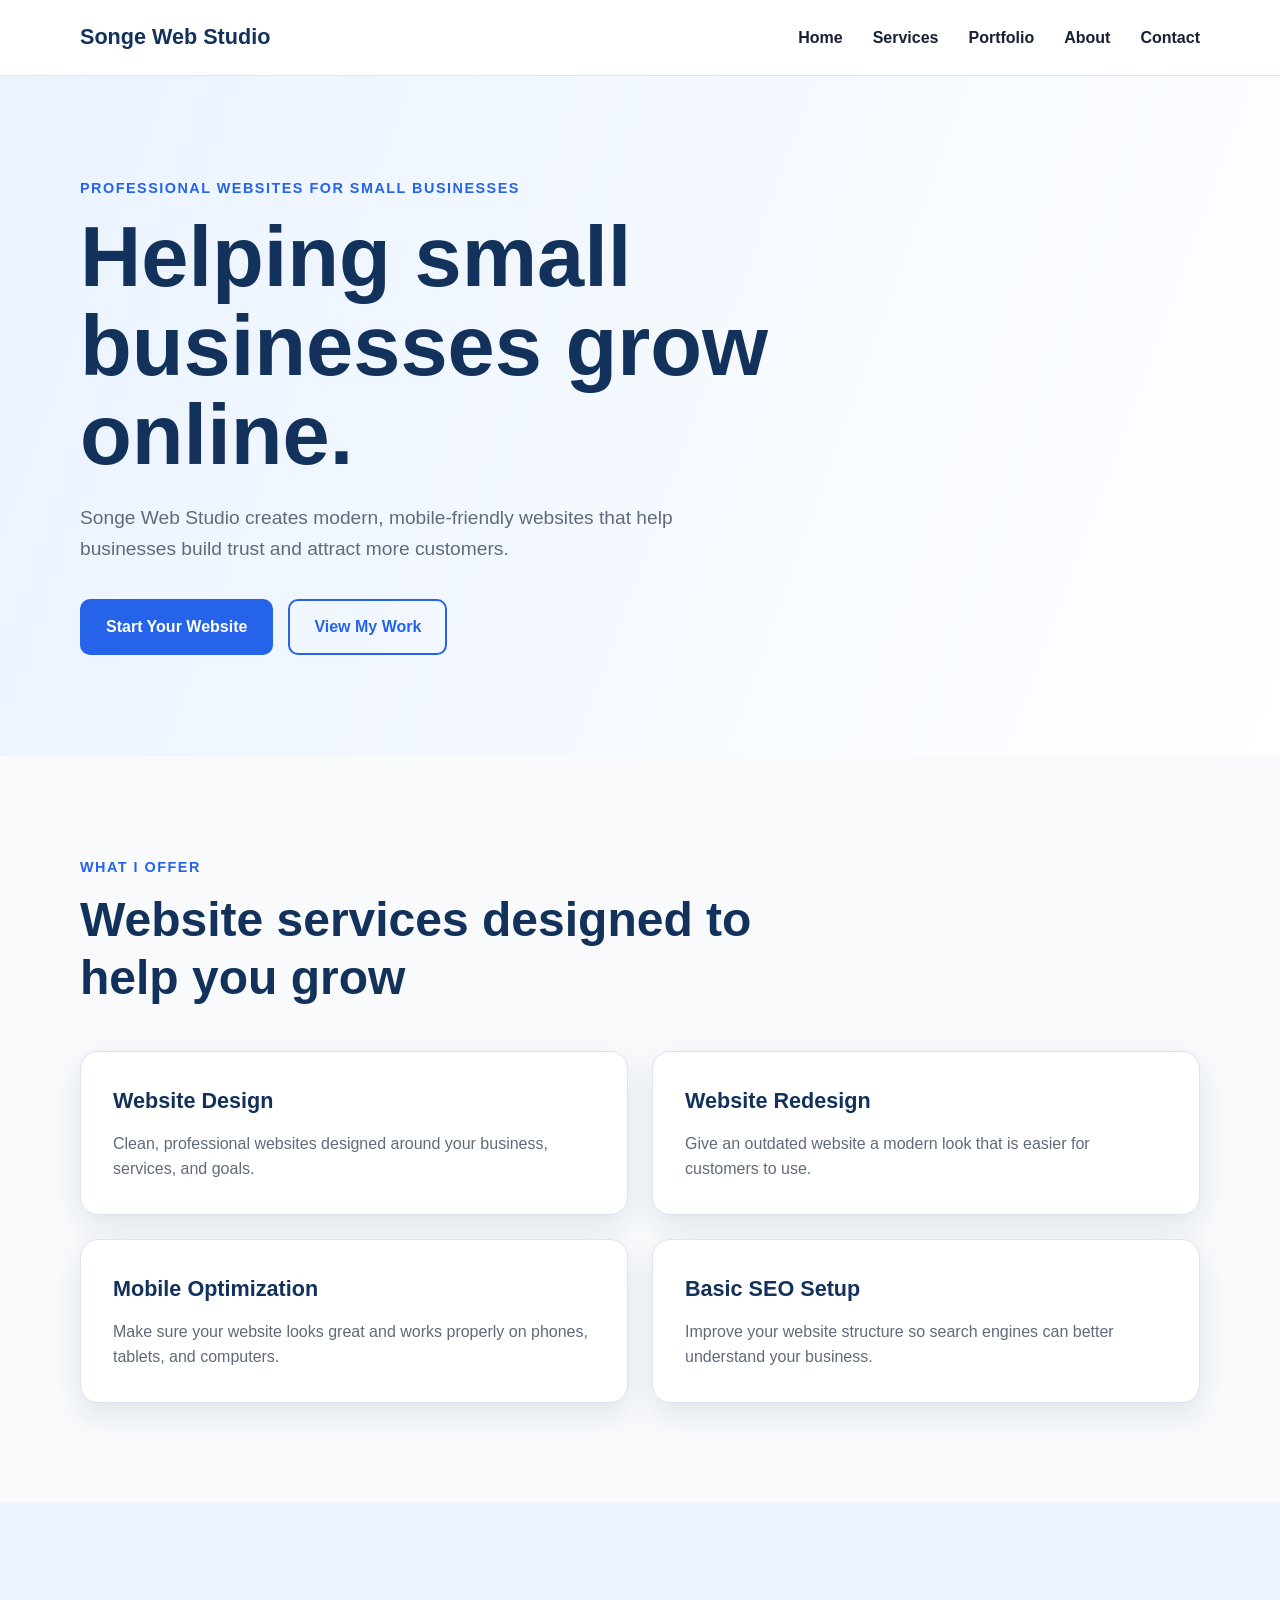
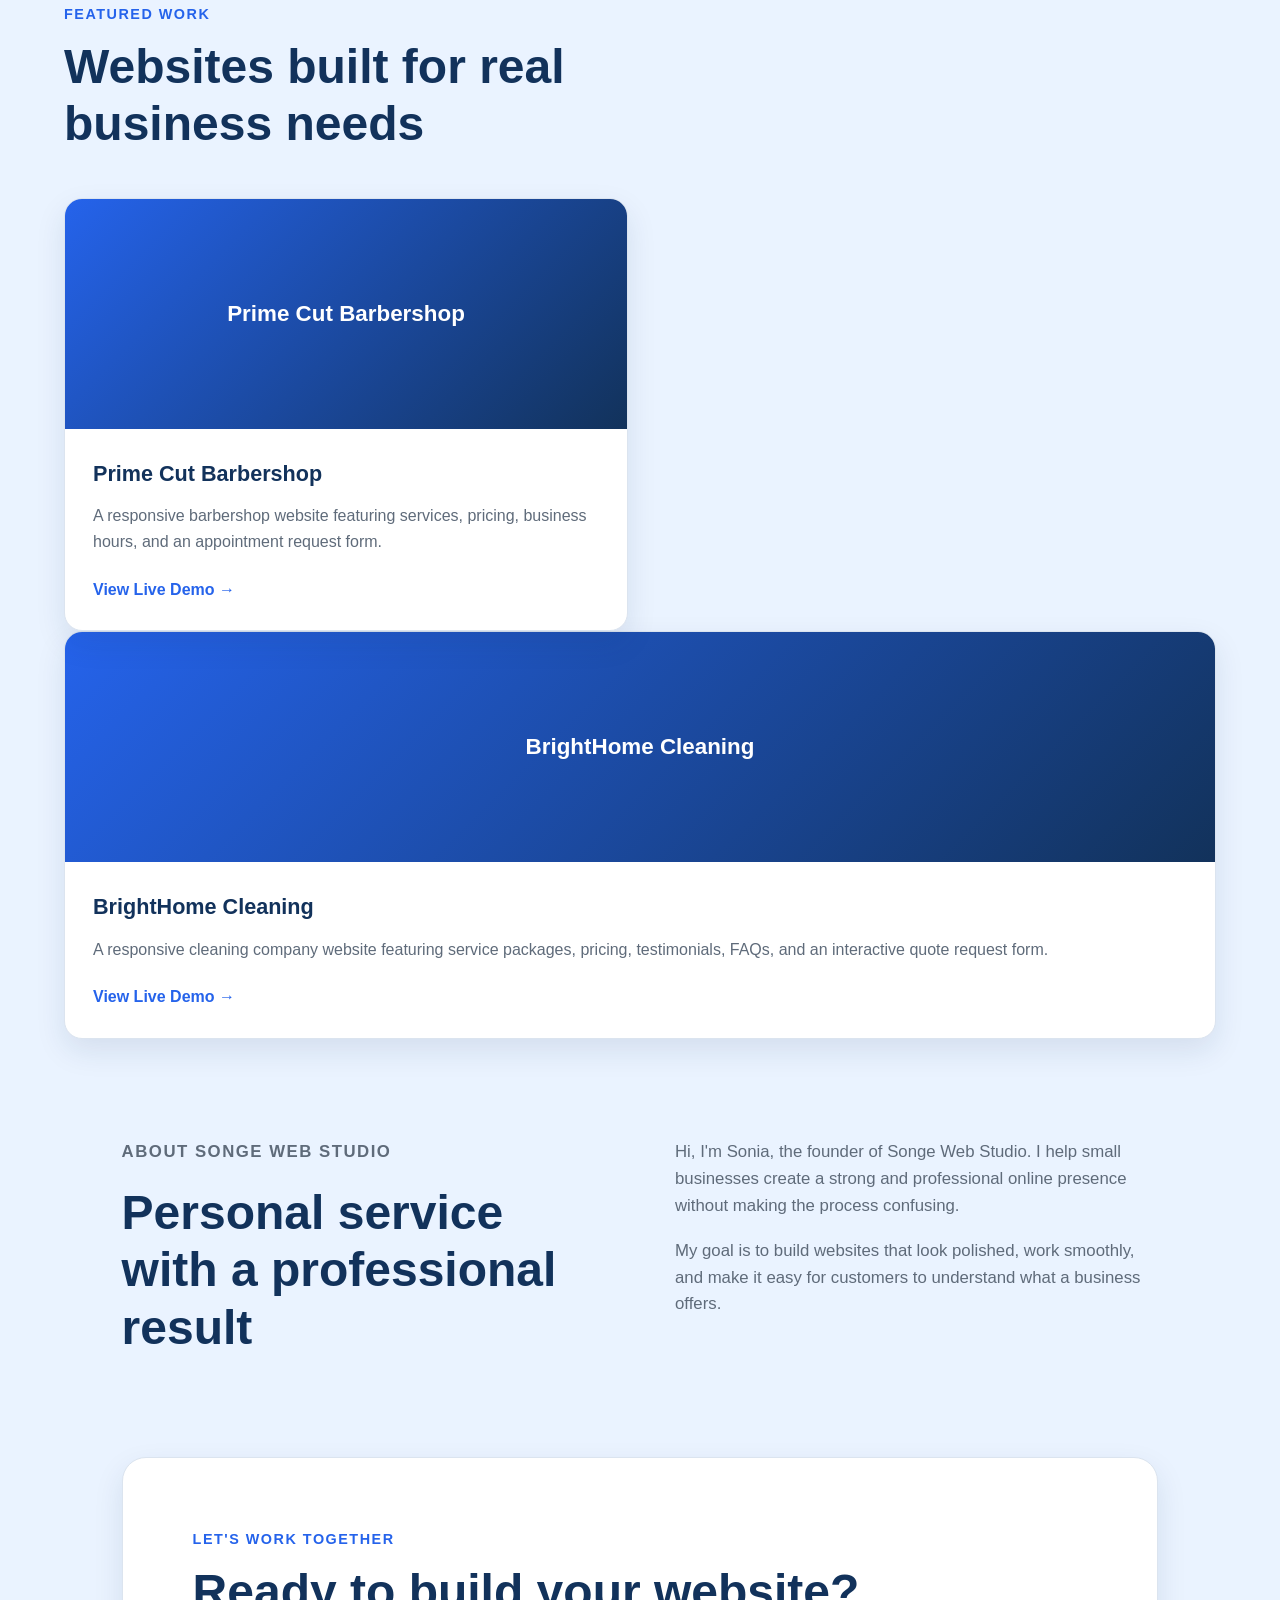
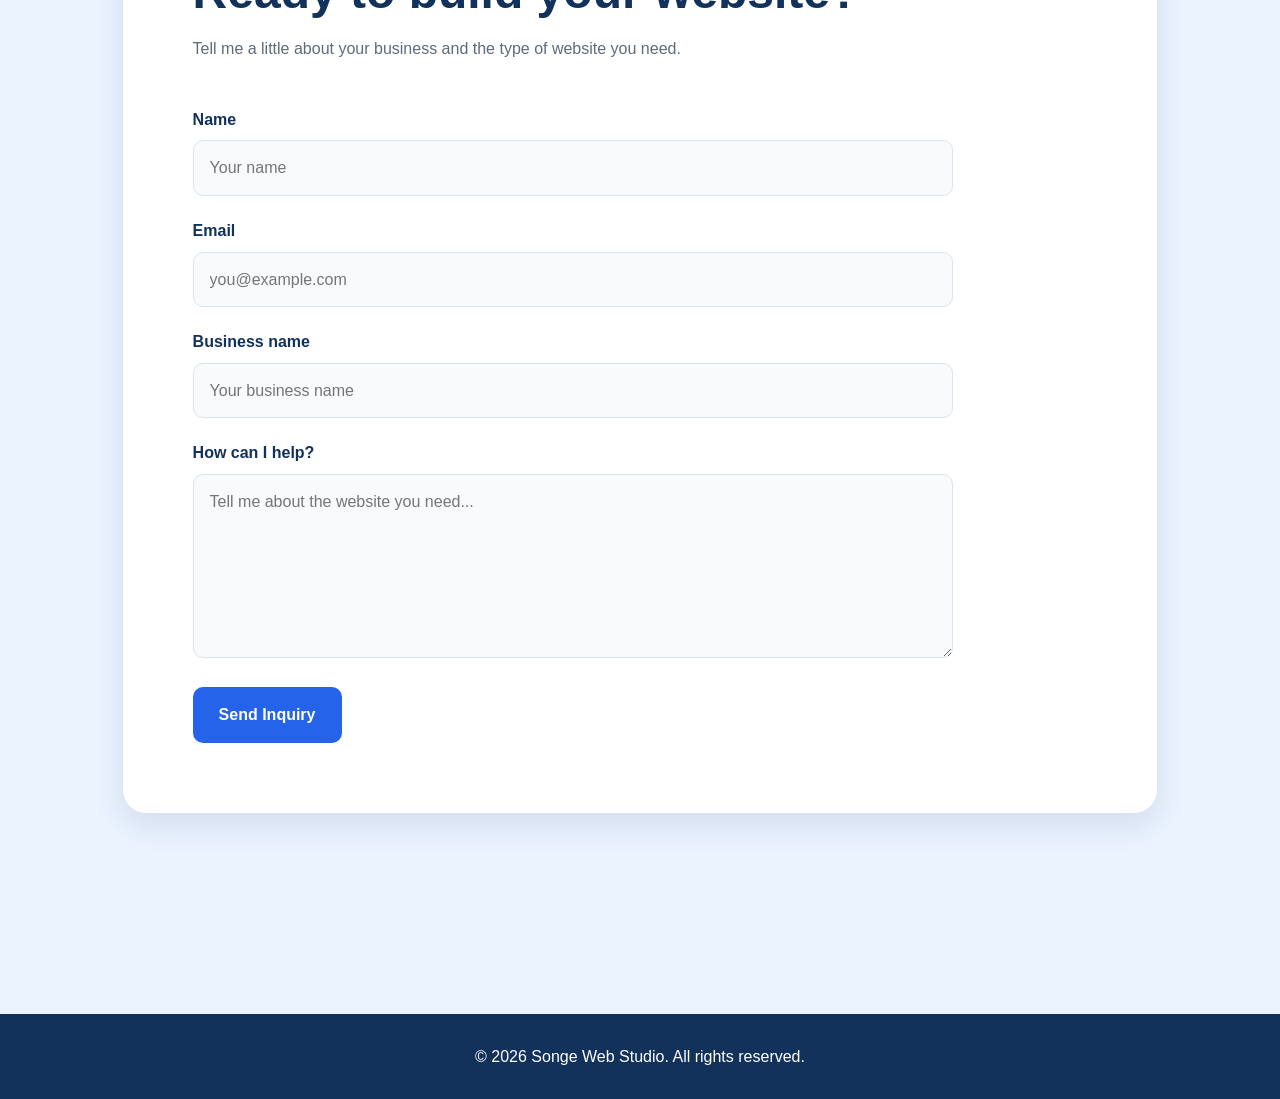
==== Portfolio/index.html @ 46b546ae "Initial portfolio and website projects" ====
<!DOCTYPE html>
<html lang="en">
<head>
    <meta charset="UTF-8">

    <meta name="viewport" content="width=device-width, initial-scale=1.0">

    <meta
        name="description"
        content="Songe Web Studio creates professional websites for small businesses."
    >

    <title>Songe Web Studio | Websites for Small Businesses</title>

    <link rel="stylesheet" href="style.css">
</head>

<body>

    <!-- Navigation -->
    <header class="site-header">
        <nav class="navbar">
            <a href="#home" class="logo">Songe Web Studio</a>

            <ul class="nav-links">
                <li><a href="#home">Home</a></li>
                <li><a href="#services">Services</a></li>
                <li><a href="#portfolio">Portfolio</a></li>
                <li><a href="#about">About</a></li>
                <li><a href="#contact">Contact</a></li>
            </ul>

            <button
                class="menu-button"
                type="button"
                aria-label="Open navigation menu"
                aria-expanded="false"
            >
                ☰
            </button>
        </nav>
    </header>

    <main>

        <!-- Hero Section -->
        <section id="home" class="hero">
            <div class="hero-content">
                <p class="eyebrow">Professional websites for small businesses</p>

                <h1>Helping small businesses grow online.</h1>

                <p class="hero-description">
                    Songe Web Studio creates modern, mobile-friendly websites
                    that help businesses build trust and attract more customers.
                </p>

                <div class="hero-buttons">
                    <a href="#contact" class="button primary-button">
                        Start Your Website
                    </a>

                    <a href="#portfolio" class="button secondary-button">
                        View My Work
                    </a>
                </div>
            </div>
        </section>

        <!-- Services Section -->
        <section id="services" class="section">
            <div class="section-heading">
                <p class="eyebrow">What I offer</p>
                <h2>Website services designed to help you grow</h2>
            </div>

            <div class="card-grid">
                <article class="service-card">
                    <h3>Website Design</h3>
                    <p>
                        Clean, professional websites designed around your
                        business, services, and goals.
                    </p>
                </article>

                <article class="service-card">
                    <h3>Website Redesign</h3>
                    <p>
                        Give an outdated website a modern look that is easier
                        for customers to use.
                    </p>
                </article>

                <article class="service-card">
                    <h3>Mobile Optimization</h3>
                    <p>
                        Make sure your website looks great and works properly
                        on phones, tablets, and computers.
                    </p>
                </article>

                <article class="service-card">
                    <h3>Basic SEO Setup</h3>
                    <p>
                        Improve your website structure so search engines can
                        better understand your business.
                    </p>
                </article>
            </div>
        </section>

        <!-- Portfolio Section -->
        <section id="portfolio" class="section alternate-section">
            <div class="section-heading">
                <p class="eyebrow">Featured work</p>
                <h2>Websites built for real business needs</h2>
            </div>

            <div class="card-grid">
<article class="project-card">
    <div class="project-image">
        Prime Cut Barbershop
    </div>

    <div class="project-content">
        <h3>Prime Cut Barbershop</h3>

        <p>
            A responsive barbershop website featuring services,
            pricing, business hours, and an appointment request form.
        </p>

        <div class="project-links">
            <a
                href="../BarberShop/index.html"
                class="project-link"
                target="_blank"
                rel="noopener noreferrer"
            >
                View Live Demo →
            </a>
        </div>
    </div>
</article>
                        </p>
                    </div>
                </article>

                <article class="project-card">
                    <div class="project-image">
                         BrightHome Cleaning
                    </div>

                    <div class="project-content">
                        <h3>BrightHome Cleaning</h3>

                        <p>
                            A responsive cleaning company website featuring service packages,
                            pricing, testimonials, FAQs, and an interactive quote request form.
                        </p>

                        <div class="project-links">
                            <a
                                href="../CleaningCompany/index.html"
                                class="project-link"
                                target="_blank"
                                rel="noopener noreferrer"
                            >
                                View Live Demo →
                            </a>
                        </div>
                    </div>
                </article>

        <!-- About Section -->
        <section id="about" class="section">
            <div class="about-layout">
                <div>
                    <p class="eyebrow">About Songe Web Studio</p>
                    <h2>Personal service with a professional result</h2>
                </div>

                <div>
                    <p>
                        Hi, I'm Sonia, the founder of Songe Web Studio. I help
                        small businesses create a strong and professional
                        online presence without making the process confusing.
                    </p>

                    <p>
                        My goal is to build websites that look polished, work
                        smoothly, and make it easy for customers to understand
                        what a business offers.
                    </p>
                </div>
            </div>
        </section>

        <!-- Contact Section -->
        <section id="contact" class="section contact-section">
            <div class="section-heading">
                <p class="eyebrow">Let's work together</p>
                <h2>Ready to build your website?</h2>

                <p>
                    Tell me a little about your business and the type of website
                    you need.
                </p>
            </div>

            <form class="contact-form">
                <div class="form-group">
                    <label for="name">Name</label>
                    <input
                        type="text"
                        id="name"
                        name="name"
                        placeholder="Your name"
                        required
                    >
                </div>

                <div class="form-group">
                    <label for="email">Email</label>
                    <input
                        type="email"
                        id="email"
                        name="email"
                        placeholder="you@example.com"
                        required
                    >
                </div>

                <div class="form-group">
                    <label for="business">Business name</label>
                    <input
                        type="text"
                        id="business"
                        name="business"
                        placeholder="Your business name"
                    >
                </div>

                <div class="form-group">
                    <label for="message">How can I help?</label>
                    <textarea
                        id="message"
                        name="message"
                        rows="6"
                        placeholder="Tell me about the website you need..."
                        required
                    ></textarea>
                </div>

                <button type="submit" class="button primary-button">
                    Send Inquiry
                </button>
            </form>
        </section>

    </main>

    <!-- Footer -->
    <footer class="site-footer">
        <p>
            &copy; <span id="current-year"></span> Songe Web Studio.
            All rights reserved.
        </p>
    </footer>

    <script src="script.js"></script>
</body>
</html>
---- Portfolio/style.css ----
/* ---------- Global styles ---------- */

:root {
    --primary-blue: #2563eb;
    --dark-blue: #12325b;
    --light-blue: #eaf3ff;
    --background: #f8fafc;
    --white: #ffffff;
    --text-dark: #172033;
    --text-light: #5f6b7a;
    --border: #dbe4ef;
    --shadow: 0 12px 30px rgba(18, 50, 91, 0.1);
}

* {
    box-sizing: border-box;
    margin: 0;
    padding: 0;
}

html {
    scroll-behavior: smooth;
}

body {
    font-family: Arial, Helvetica, sans-serif;
    background-color: var(--background);
    color: var(--text-dark);
    line-height: 1.6;
}

a {
    color: inherit;
    text-decoration: none;
}

button,
input,
textarea {
    font: inherit;
}

/* ---------- Navigation ---------- */

.site-header {
    position: sticky;
    top: 0;
    z-index: 1000;
    background-color: rgba(255, 255, 255, 0.96);
    border-bottom: 1px solid var(--border);
}

.navbar {
    width: min(1120px, 90%);
    min-height: 75px;
    margin: 0 auto;
    display: flex;
    align-items: center;
    justify-content: space-between;
}

.logo {
    color: var(--dark-blue);
    font-size: 1.35rem;
    font-weight: 800;
}

.nav-links {
    display: flex;
    align-items: center;
    gap: 30px;
    list-style: none;
}

.nav-links a {
    color: var(--text-dark);
    font-weight: 600;
    transition: color 0.2s ease;
}

.nav-links a:hover {
    color: var(--primary-blue);
}

.menu-button {
    display: none;
    border: none;
    background: transparent;
    color: var(--dark-blue);
    font-size: 1.7rem;
    cursor: pointer;
}

/* ---------- Buttons ---------- */

.button {
    display: inline-block;
    padding: 13px 24px;
    border: 2px solid transparent;
    border-radius: 10px;
    font-weight: 700;
    cursor: pointer;
    transition:
        transform 0.2s ease,
        background-color 0.2s ease,
        color 0.2s ease;
}

.button:hover {
    transform: translateY(-2px);
}

.primary-button {
    background-color: var(--primary-blue);
    color: var(--white);
}

.primary-button:hover {
    background-color: var(--dark-blue);
}

.secondary-button {
    border-color: var(--primary-blue);
    color: var(--primary-blue);
    background-color: transparent;
}

.secondary-button:hover {
    background-color: var(--primary-blue);
    color: var(--white);
}

/* ---------- Hero section ---------- */

.hero {
    min-height: 680px;
    display: flex;
    align-items: center;
    background:
        linear-gradient(
            110deg,
            rgba(234, 243, 255, 1),
            rgba(255, 255, 255, 0.96)
        );
}

.hero-content {
    width: min(1120px, 90%);
    margin: 0 auto;
    padding: 100px 0;
}

.eyebrow {
    margin-bottom: 12px;
    color: var(--primary-blue);
    font-size: 0.9rem;
    font-weight: 800;
    letter-spacing: 1.5px;
    text-transform: uppercase;
}

.hero h1 {
    max-width: 760px;
    color: var(--dark-blue);
    font-size: clamp(2.8rem, 7vw, 5.3rem);
    line-height: 1.05;
}

.hero-description {
    max-width: 650px;
    margin-top: 24px;
    color: var(--text-light);
    font-size: 1.2rem;
}

.hero-buttons {
    display: flex;
    flex-wrap: wrap;
    gap: 15px;
    margin-top: 35px;
}

/* ---------- General sections ---------- */

.section {
    width: min(1120px, 90%);
    margin: 0 auto;
    padding: 100px 0;
}

.alternate-section {
    width: 100%;
    max-width: none;
    padding-left: 5%;
    padding-right: 5%;
    background-color: var(--light-blue);
}

.section-heading {
    max-width: 720px;
    margin-bottom: 45px;
}

.section-heading h2,
.about-layout h2 {
    color: var(--dark-blue);
    font-size: clamp(2rem, 4vw, 3rem);
    line-height: 1.2;
}

.section-heading > p:last-child {
    margin-top: 16px;
    color: var(--text-light);
}

/* ---------- Cards ---------- */

.card-grid {
    display: grid;
    grid-template-columns: repeat(2, 1fr);
    gap: 24px;
}

.service-card,
.project-card {
    background-color: var(--white);
    border: 1px solid var(--border);
    border-radius: 18px;
    box-shadow: var(--shadow);
    transition:
        transform 0.2s ease,
        box-shadow 0.2s ease;
}

.service-card:hover,
.project-card:hover {
    transform: translateY(-5px);
    box-shadow: 0 18px 36px rgba(18, 50, 91, 0.15);
}

.service-card {
    padding: 32px;
}

.service-card h3,
.project-card h3 {
    margin-bottom: 12px;
    color: var(--dark-blue);
    font-size: 1.35rem;
}

.service-card p,
.project-card p {
    color: var(--text-light);
}

/* ---------- Portfolio ---------- */

.project-card {
    overflow: hidden;
}

.project-image {
    min-height: 230px;
    display: flex;
    align-items: center;
    justify-content: center;
    padding: 30px;
    background:
        linear-gradient(135deg, var(--primary-blue), var(--dark-blue));
    color: var(--white);
    font-size: 1.4rem;
    font-weight: 800;
    text-align: center;
}

.project-content {
    padding: 28px;
}

.project-links {
    margin-top: 22px;
}

.project-link {
    display: inline-block;
    color: var(--primary-blue);
    font-weight: 800;
    transition:
        color 0.2s ease,
        transform 0.2s ease;
}

.project-link:hover {
    color: var(--dark-blue);
    transform: translateX(4px);
}

.about-layout {
    display: grid;
    grid-template-columns: 1fr 1fr;
    gap: 70px;
    align-items: start;
}

.about-layout p {
    margin-bottom: 18px;
    color: var(--text-light);
    font-size: 1.05rem;
}

/* ---------- Contact form ---------- */

.contact-section {
    margin-bottom: 100px;
    padding: 70px;
    background-color: var(--white);
    border: 1px solid var(--border);
    border-radius: 24px;
    box-shadow: var(--shadow);
}

.contact-form {
    max-width: 760px;
}

.form-group {
    margin-bottom: 22px;
}

.form-group label {
    display: block;
    margin-bottom: 8px;
    color: var(--dark-blue);
    font-weight: 700;
}

.form-group input,
.form-group textarea {
    width: 100%;
    padding: 14px 16px;
    border: 1px solid var(--border);
    border-radius: 10px;
    background-color: var(--background);
    color: var(--text-dark);
    outline: none;
    transition:
        border-color 0.2s ease,
        box-shadow 0.2s ease;
}

.form-group input:focus,
.form-group textarea:focus {
    border-color: var(--primary-blue);
    box-shadow: 0 0 0 4px rgba(37, 99, 235, 0.12);
}

.form-group textarea {
    resize: vertical;
}

/* ---------- Footer ---------- */

.site-footer {
    padding: 30px 5%;
    background-color: var(--dark-blue);
    color: var(--white);
    text-align: center;
}

/* ---------- Tablet and mobile ---------- */

@media (max-width: 800px) {
    .nav-links {
        display: none;
        position: absolute;
        top: 75px;
        left: 0;
        width: 100%;
        padding: 25px 5%;
        flex-direction: column;
        align-items: flex-start;
        gap: 18px;
        background-color: var(--white);
        border-bottom: 1px solid var(--border);
    }

    .nav-links.active {
        display: flex;
    }

    .menu-button {
        display: block;
    }

    .hero {
        min-height: auto;
    }

    .card-grid,
    .about-layout {
        grid-template-columns: 1fr;
    }

    .about-layout {
        gap: 30px;
    }

    .contact-section {
        width: 90%;
        padding: 45px 25px;
    }
}

@media (max-width: 480px) {
    .hero-content {
        padding: 75px 0;
    }

    .hero h1 {
        font-size: 2.7rem;
    }

    .hero-buttons {
        flex-direction: column;
    }

    .hero-buttons .button {
        width: 100%;
        text-align: center;
    }

    .section {
        padding-top: 75px;
        padding-bottom: 75px;
    }
}
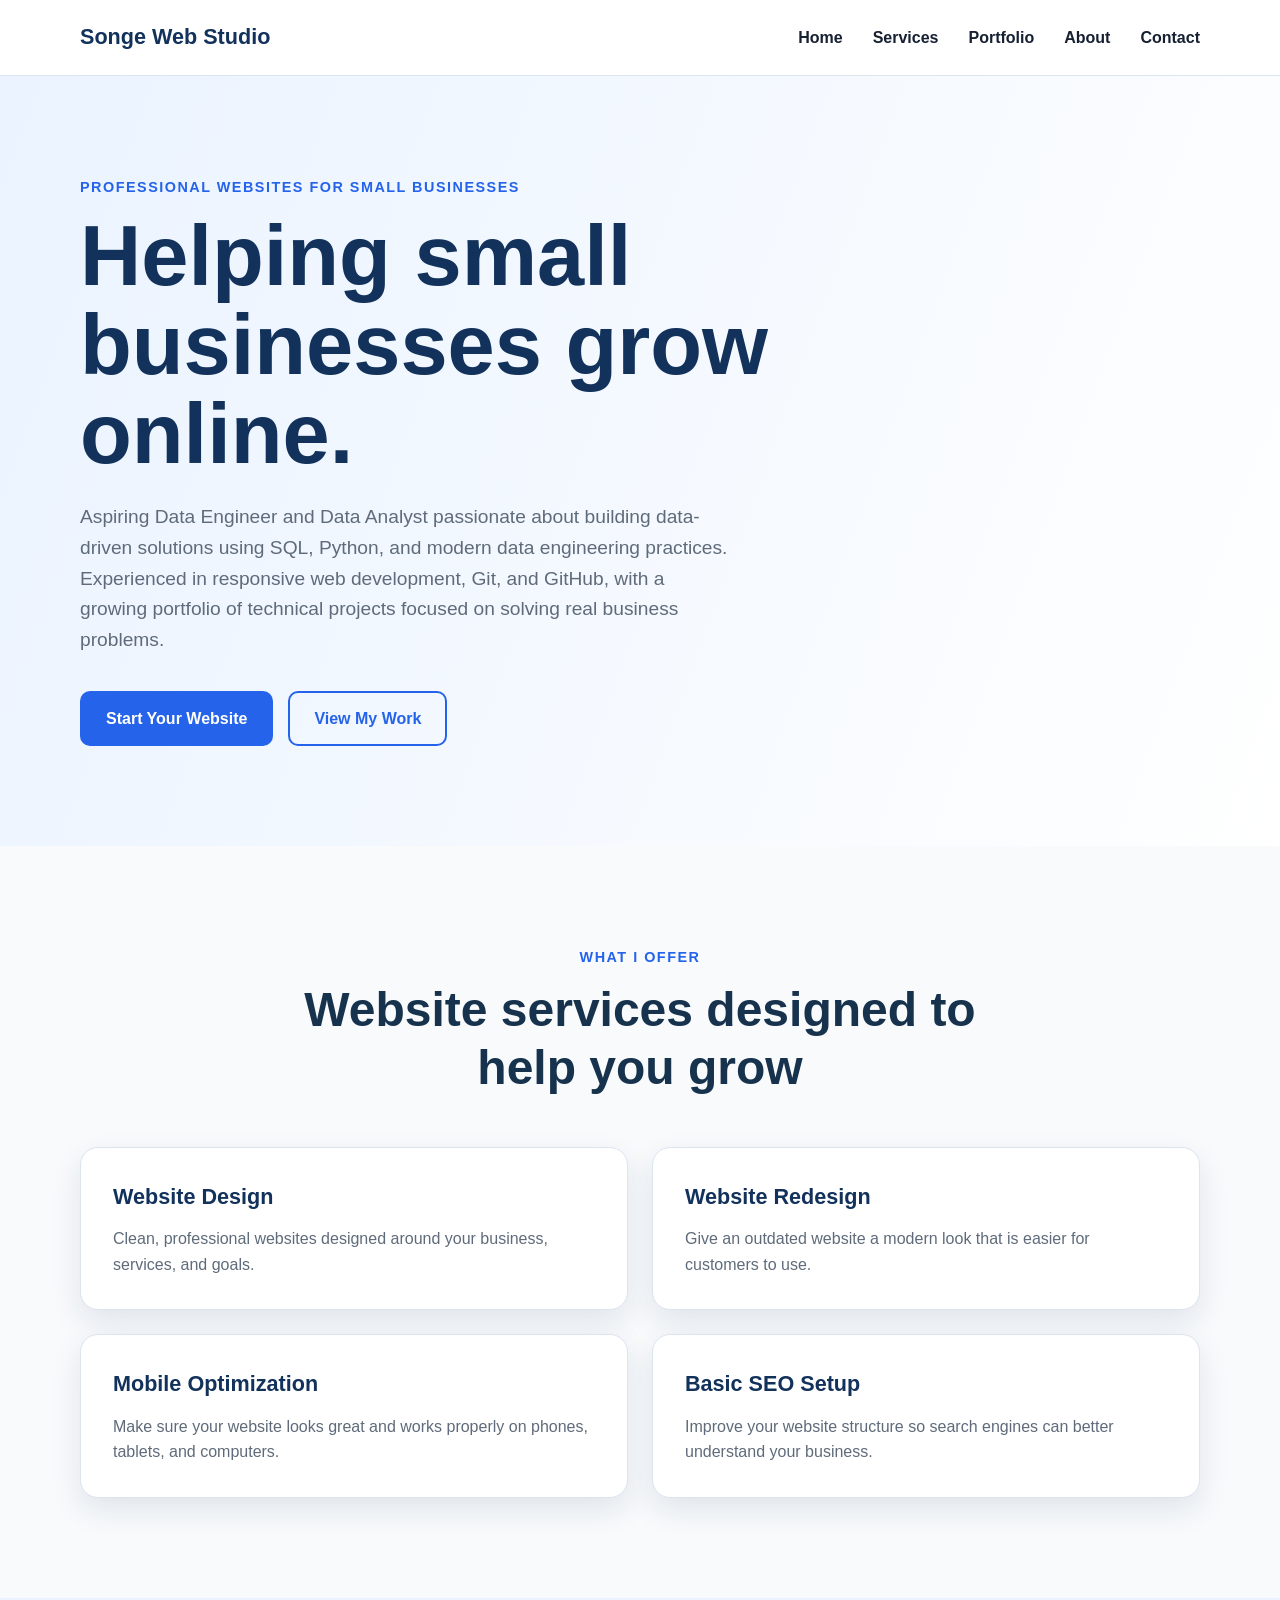
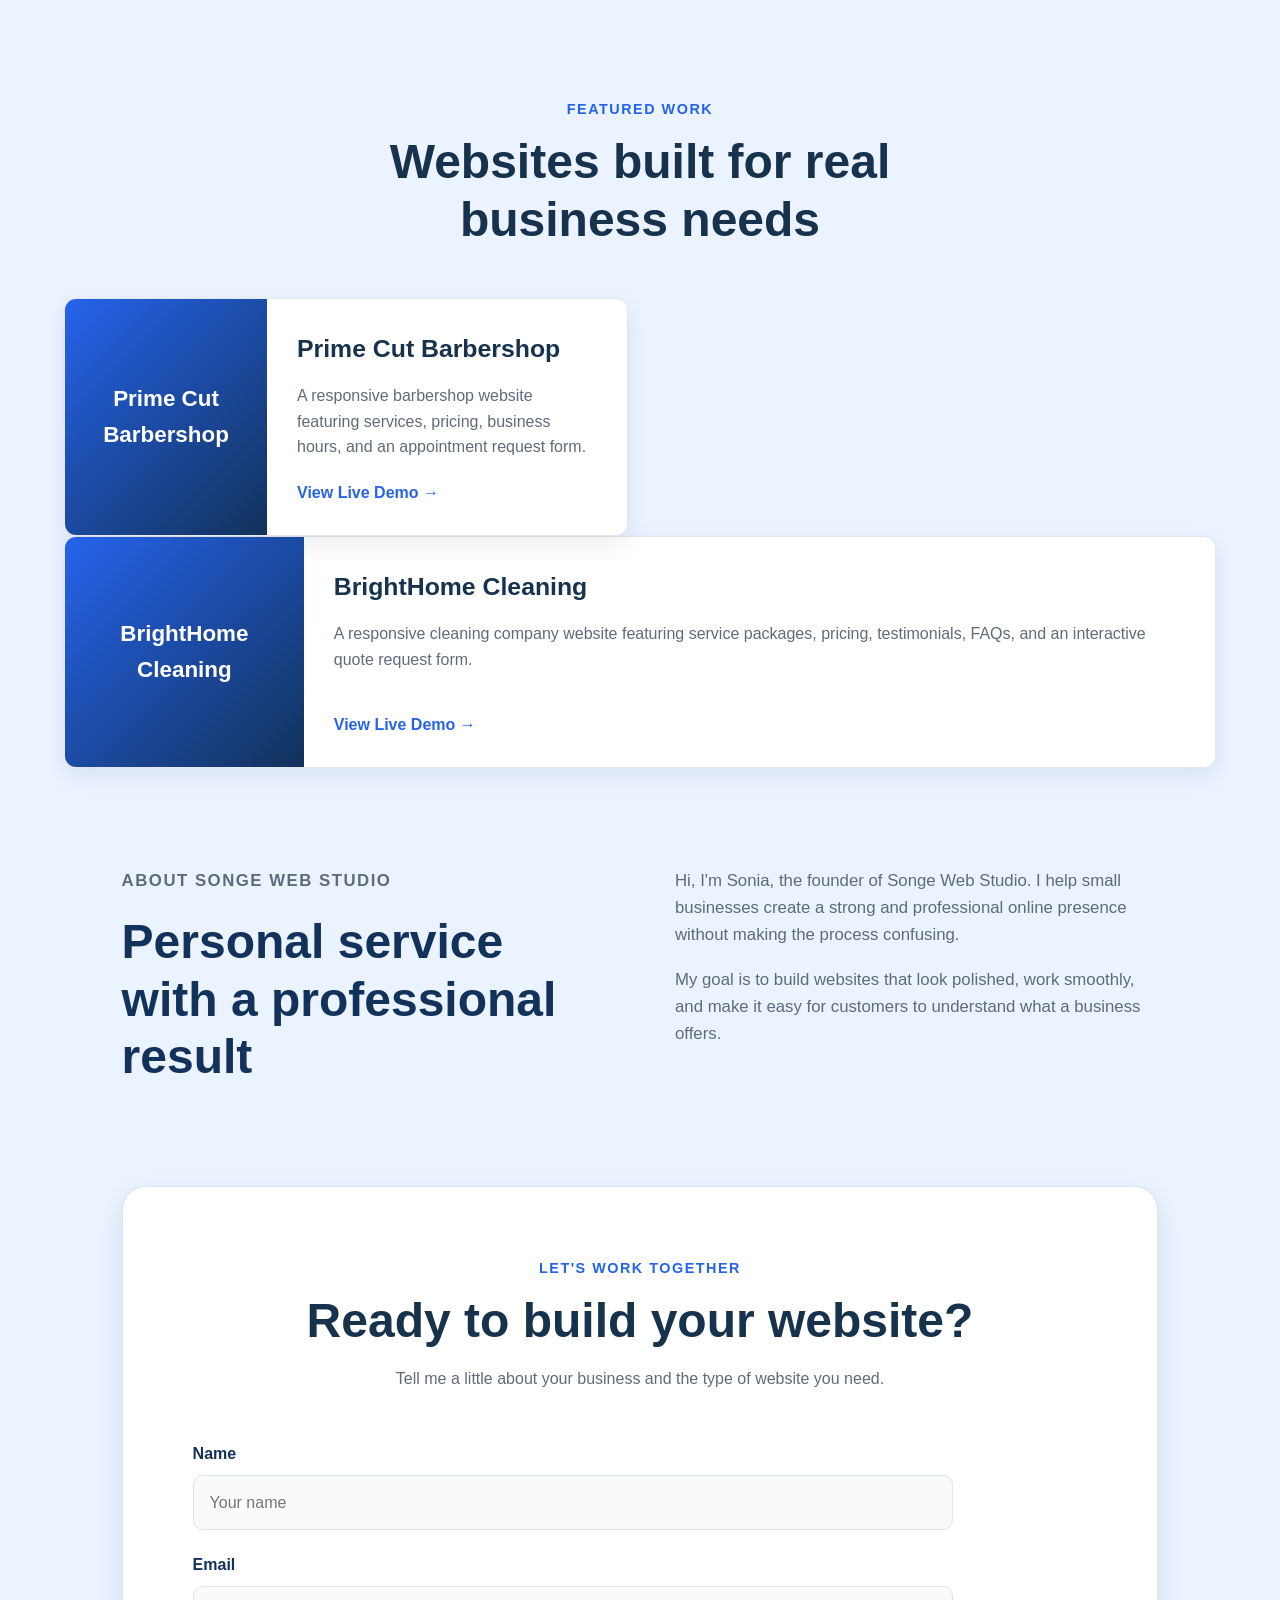
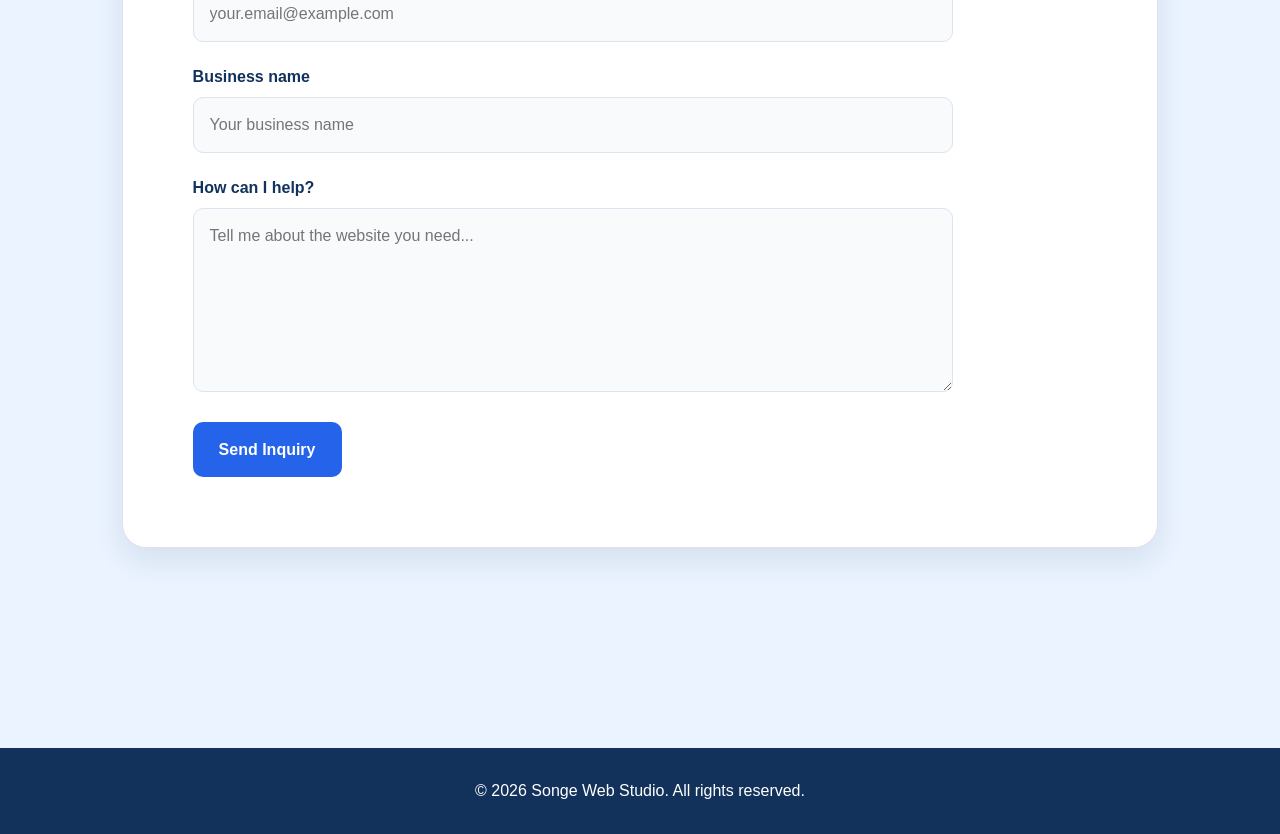
==== commit 2a5af5cb: "Add completed web projects to personal portfolio" ====
--- a/Portfolio/index.html
+++ b/Portfolio/index.html
@@ -51,8 +51,11 @@
                 <h1>Helping small businesses grow online.</h1>
 
                 <p class="hero-description">
-                    Songe Web Studio creates modern, mobile-friendly websites
-                    that help businesses build trust and attract more customers.
+                     Aspiring Data Engineer and Data Analyst passionate about
+                    building data-driven solutions using SQL, Python, and modern
+                    data engineering practices. Experienced in responsive web
+                    development, Git, and GitHub, with a growing portfolio of
+                    technical projects focused on solving real business problems.
                 </p>
 
                 <div class="hero-buttons">
@@ -226,7 +229,7 @@
                         type="email"
                         id="email"
                         name="email"
-                        placeholder="you@example.com"
+                        placeholder="your.email@example.com"
                         required
                     >
                 </div>
--- a/Portfolio/style.css
+++ b/Portfolio/style.css
@@ -434,4 +434,150 @@
         padding-top: 75px;
         padding-bottom: 75px;
     }
+}
+
+/* FEATURED PROJECTS */
+
+.projects {
+    padding: 90px 8%;
+    background-color: #f8fafc;
+}
+
+.section-heading {
+    max-width: 720px;
+    margin: 0 auto 50px;
+    text-align: center;
+}
+
+.section-label {
+    margin-bottom: 8px;
+    color: #d97706;
+    font-weight: 800;
+    letter-spacing: 1.5px;
+    text-transform: uppercase;
+}
+
+.section-heading h2 {
+    margin-bottom: 15px;
+    color: #17324d;
+    font-size: clamp(2rem, 5vw, 3rem);
+}
+
+.project-grid {
+    width: min(1150px, 100%);
+    margin: 0 auto;
+
+    display: grid;
+    grid-template-columns: repeat(auto-fit, minmax(280px, 1fr));
+    gap: 28px;
+}
+
+.project-card {
+    display: flex;
+    background-color: #ffffff;
+    border: 1px solid #e5e7eb;
+    border-radius: 12px;
+    box-shadow: 0 8px 24px rgba(15, 23, 42, 0.08);
+    overflow: hidden;
+    transition: transform 0.3s ease, box-shadow 0.3s ease;
+}
+
+.project-card:hover {
+    transform: translateY(-7px);
+    box-shadow: 0 14px 30px rgba(15, 23, 42, 0.14);
+}
+
+.project-content {
+    display: flex;
+    flex-direction: column;
+    width: 100%;
+    padding: 30px;
+}
+
+.project-type {
+    margin-bottom: 8px;
+    color: #d97706;
+    font-size: 0.85rem;
+    font-weight: 800;
+    letter-spacing: 1px;
+    text-transform: uppercase;
+}
+
+.project-card h3 {
+    margin-bottom: 14px;
+    color: #17324d;
+    font-size: 1.55rem;
+}
+
+.project-card p {
+    margin-bottom: 20px;
+}
+
+.project-tools {
+    display: flex;
+    flex-wrap: wrap;
+    gap: 8px;
+    margin-bottom: 25px;
+    padding: 0;
+    list-style: none;
+}
+
+.project-tools li {
+    padding: 6px 10px;
+    background-color: #eef2f7;
+    border-radius: 999px;
+    color: #334155;
+    font-size: 0.85rem;
+    font-weight: 600;
+}
+
+.project-links {
+    display: flex;
+    flex-wrap: wrap;
+    gap: 12px;
+    margin-top: auto;
+}
+
+.project-button {
+    display: inline-block;
+    padding: 11px 18px;
+    color: #ffffff;
+    background-color: #17324d;
+    border: 2px solid #17324d;
+    border-radius: 6px;
+    font-weight: 700;
+    text-decoration: none;
+}
+
+.project-button:hover {
+    background-color: #254f73;
+    border-color: #254f73;
+}
+
+.secondary-project-button {
+    color: #17324d;
+    background-color: transparent;
+}
+
+.secondary-project-button:hover {
+    color: #ffffff;
+}
+
+@media (max-width: 600px) {
+    .projects {
+        padding: 65px 6%;
+    }
+
+    .project-content {
+        padding: 24px;
+    }
+
+    .project-links {
+        flex-direction: column;
+    }
+
+    .project-button {
+        width: 100%;
+        text-align: center;
+    }
 }
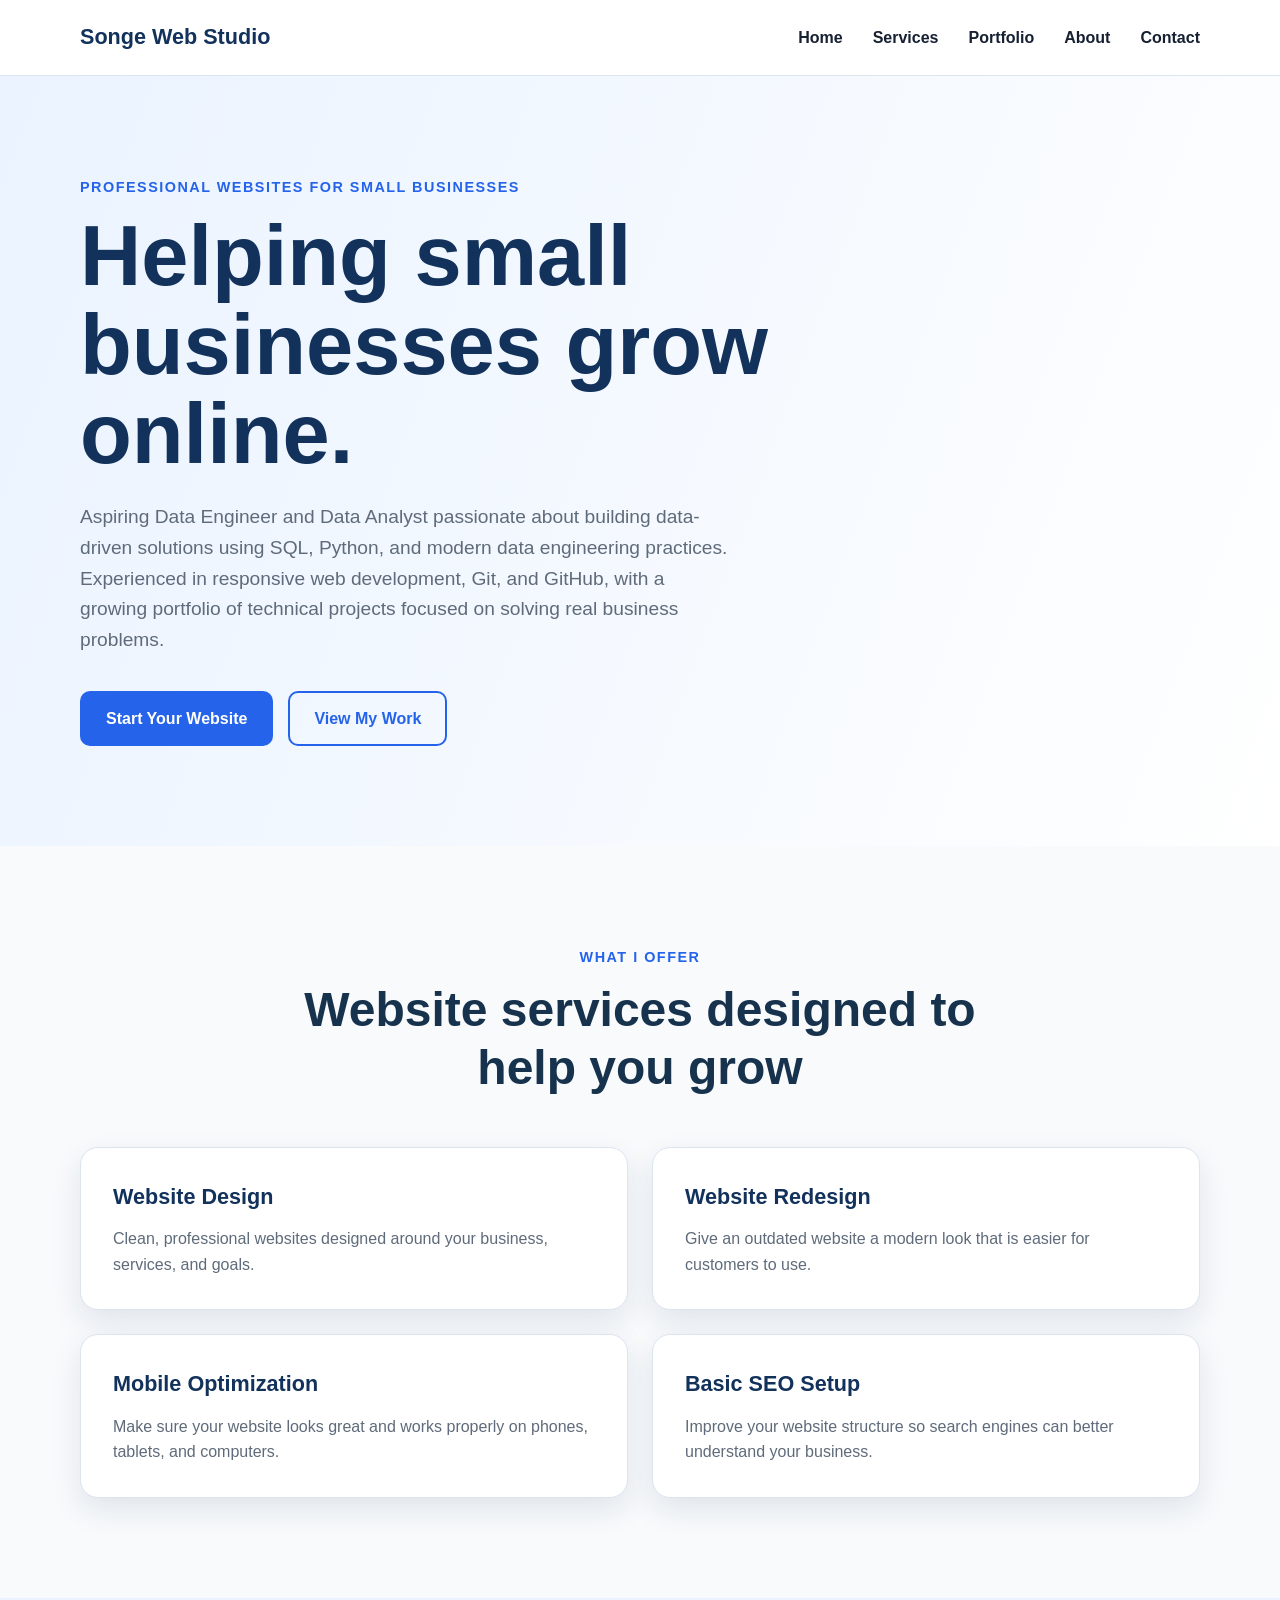
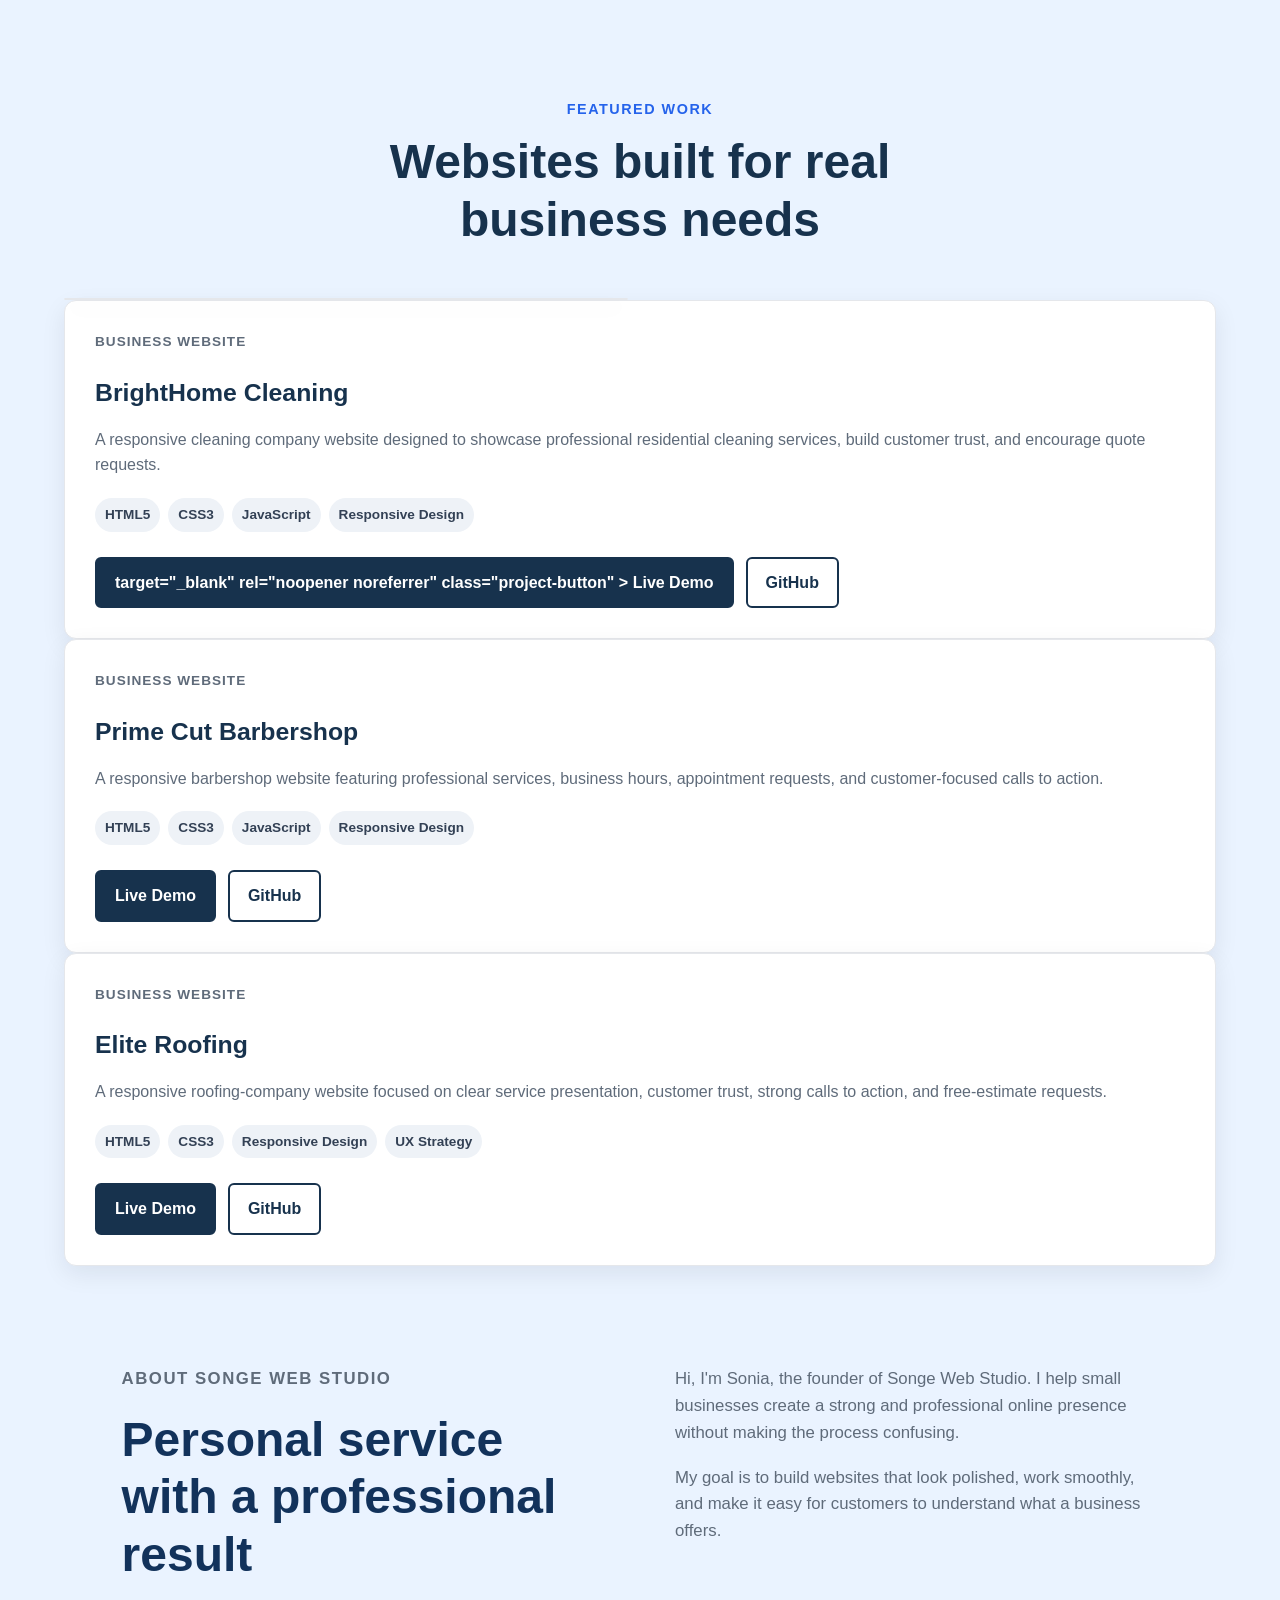
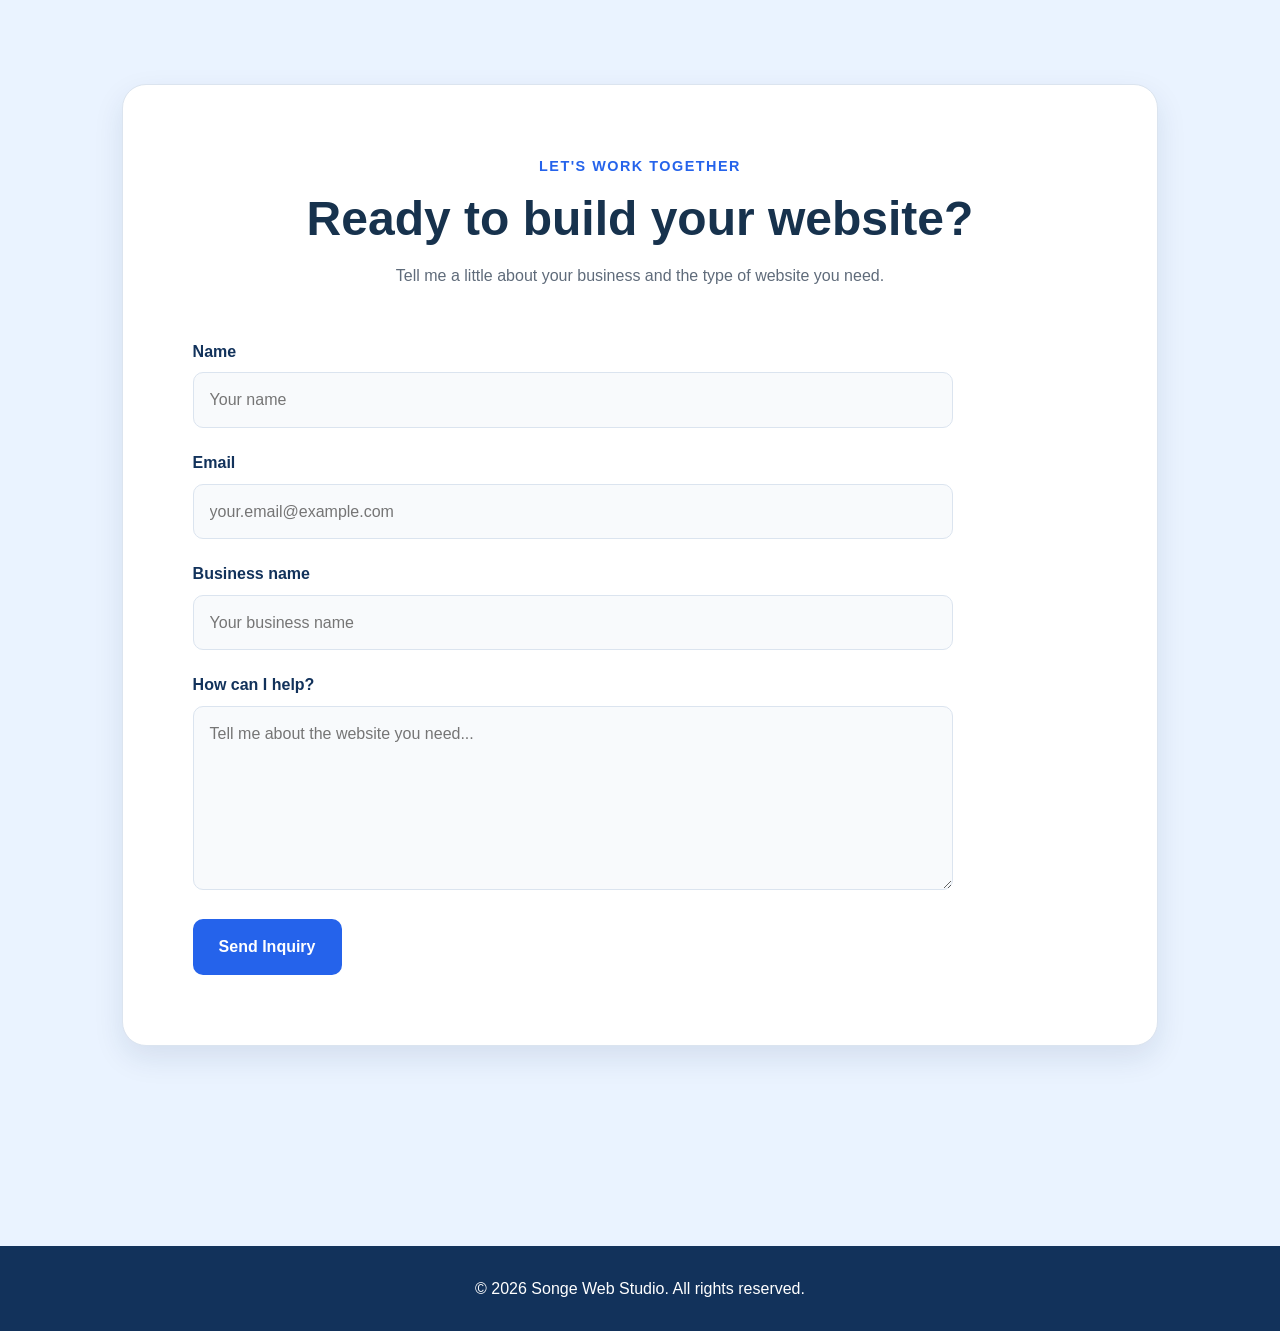
==== commit a484ca2c: "Add live demo links to portfolio" ====
--- a/Portfolio/index.html
+++ b/Portfolio/index.html
@@ -121,60 +121,137 @@
 
             <div class="card-grid">
 <article class="project-card">
-    <div class="project-image">
-        Prime Cut Barbershop
-    </div>
-
+    
+</article>
+                        </p>
+                    </div>
+                </article>
+<article class="project-card">
     <div class="project-content">
-        <h3>Prime Cut Barbershop</h3>
+        <p class="project-type">Business Website</p>
+
+        <h3>BrightHome Cleaning</h3>
 
         <p>
-            A responsive barbershop website featuring services,
-            pricing, business hours, and an appointment request form.
+            A responsive cleaning company website designed to
+            showcase professional residential cleaning services,
+            build customer trust, and encourage quote requests.
         </p>
 
+        <ul class="project-tools">
+            <li>HTML5</li>
+            <li>CSS3</li>
+            <li>JavaScript</li>
+            <li>Responsive Design</li>
+        </ul>
+
         <div class="project-links">
             <a
-                href="../BarberShop/index.html"
-                class="project-link"
-                target="_blank"
-                rel="noopener noreferrer"
-            >
-                View Live Demo →
+                href="https://soniasonge7-dev.github.io/WebsiteBusiness/CleaningCompany/"
+                target="_blank"
+                rel="noopener noreferrer"
+                class="project-button"
+            >
+                target="_blank"
+                rel="noopener noreferrer"
+                class="project-button"
+            >
+                Live Demo
+            </a>
+
+            <a
+                href="https://github.com/Soniasonge7-dev/WebsiteBusiness/tree/main/CleaningCompany"
+                target="_blank"
+                rel="noopener noreferrer"
+                class="project-button secondary-project-button"
+            >
+                GitHub
             </a>
         </div>
     </div>
 </article>
-                        </p>
-                    </div>
-                </article>
-
+                
                 <article class="project-card">
-                    <div class="project-image">
-                         BrightHome Cleaning
-                    </div>
-
-                    <div class="project-content">
-                        <h3>BrightHome Cleaning</h3>
-
-                        <p>
-                            A responsive cleaning company website featuring service packages,
-                            pricing, testimonials, FAQs, and an interactive quote request form.
-                        </p>
-
-                        <div class="project-links">
-                            <a
-                                href="../CleaningCompany/index.html"
-                                class="project-link"
-                                target="_blank"
-                                rel="noopener noreferrer"
-                            >
-                                View Live Demo →
-                            </a>
-                        </div>
-                    </div>
-                </article>
-
+    <div class="project-content">
+        <p class="project-type">Business Website</p>
+
+        <h3>Prime Cut Barbershop</h3>
+
+        <p>
+            A responsive barbershop website featuring professional
+            services, business hours, appointment requests, and
+            customer-focused calls to action.
+        </p>
+
+        <ul class="project-tools">
+            <li>HTML5</li>
+            <li>CSS3</li>
+            <li>JavaScript</li>
+            <li>Responsive Design</li>
+        </ul>
+
+        <div class="project-links">
+            <a
+                href="https://soniasonge7-dev.github.io/WebsiteBusiness/BarberShop/"
+                target="_blank"
+                rel="noopener noreferrer"
+                class="project-button"
+            >
+                Live Demo
+            </a>
+
+            <a
+                href="https://github.com/Soniasonge7-dev/WebsiteBusiness/tree/main/BarberShop"
+                target="_blank"
+                rel="noopener noreferrer"
+                class="project-button secondary-project-button"
+            >
+                GitHub
+            </a>
+        </div>
+    </div>
+</article>
+
+                <article class="project-card">
+    <div class="project-content">
+        <p class="project-type">Business Website</p>
+
+        <h3>Elite Roofing</h3>
+
+        <p>
+            A responsive roofing-company website focused on
+            clear service presentation, customer trust, strong
+            calls to action, and free-estimate requests.
+        </p>
+
+        <ul class="project-tools">
+            <li>HTML5</li>
+            <li>CSS3</li>
+            <li>Responsive Design</li>
+            <li>UX Strategy</li>
+        </ul>
+
+        <div class="project-links">
+            <a
+                href="https://soniasonge7-dev.github.io/WebsiteBusiness/roofingCompany/"
+                target="_blank"
+                rel="noopener noreferrer"
+                class="project-button"
+            >
+                Live Demo
+            </a>
+
+            <a
+                href="https://github.com/Soniasonge7-dev/WebsiteBusiness/tree/main/roofingCompany"
+                target="_blank"
+                rel="noopener noreferrer"
+                class="project-button secondary-project-button"
+            >
+                GitHub
+            </a>
+        </div>
+    </div>
+</article>
         <!-- About Section -->
         <section id="about" class="section">
             <div class="about-layout">
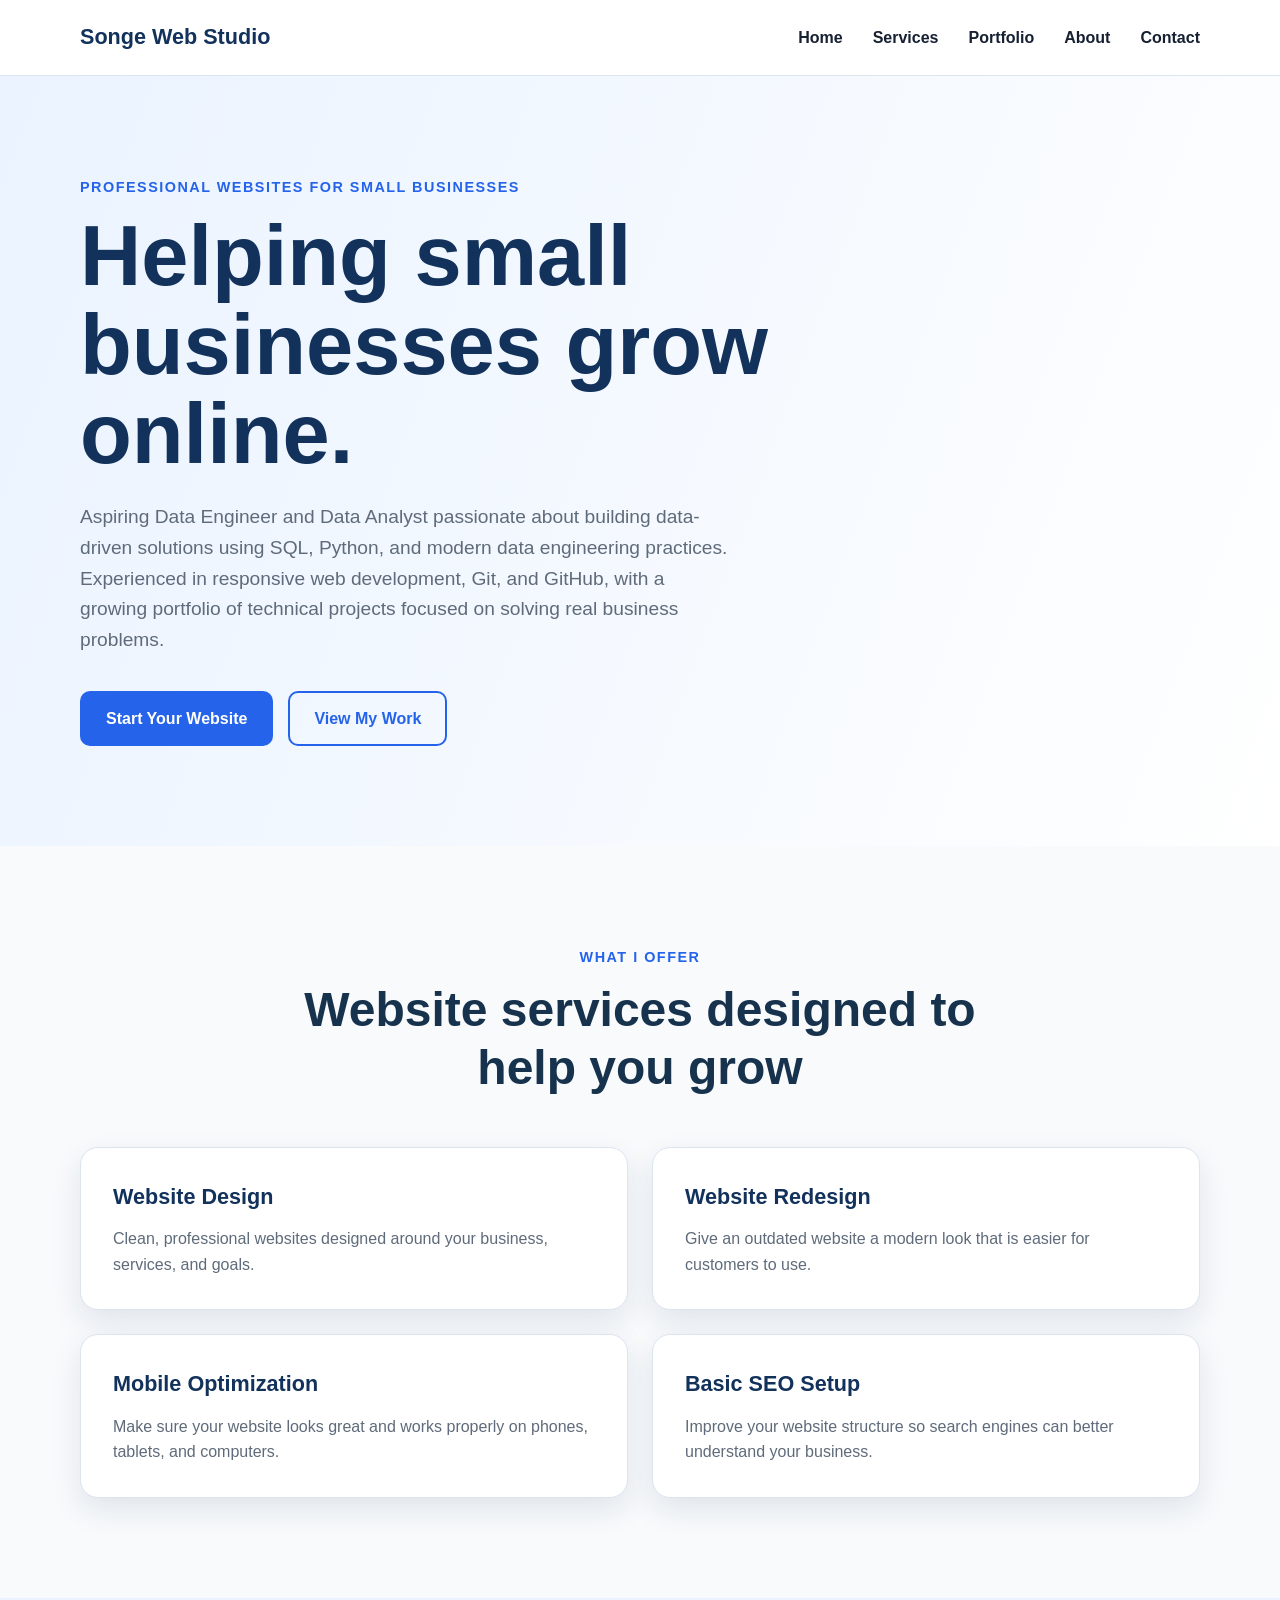
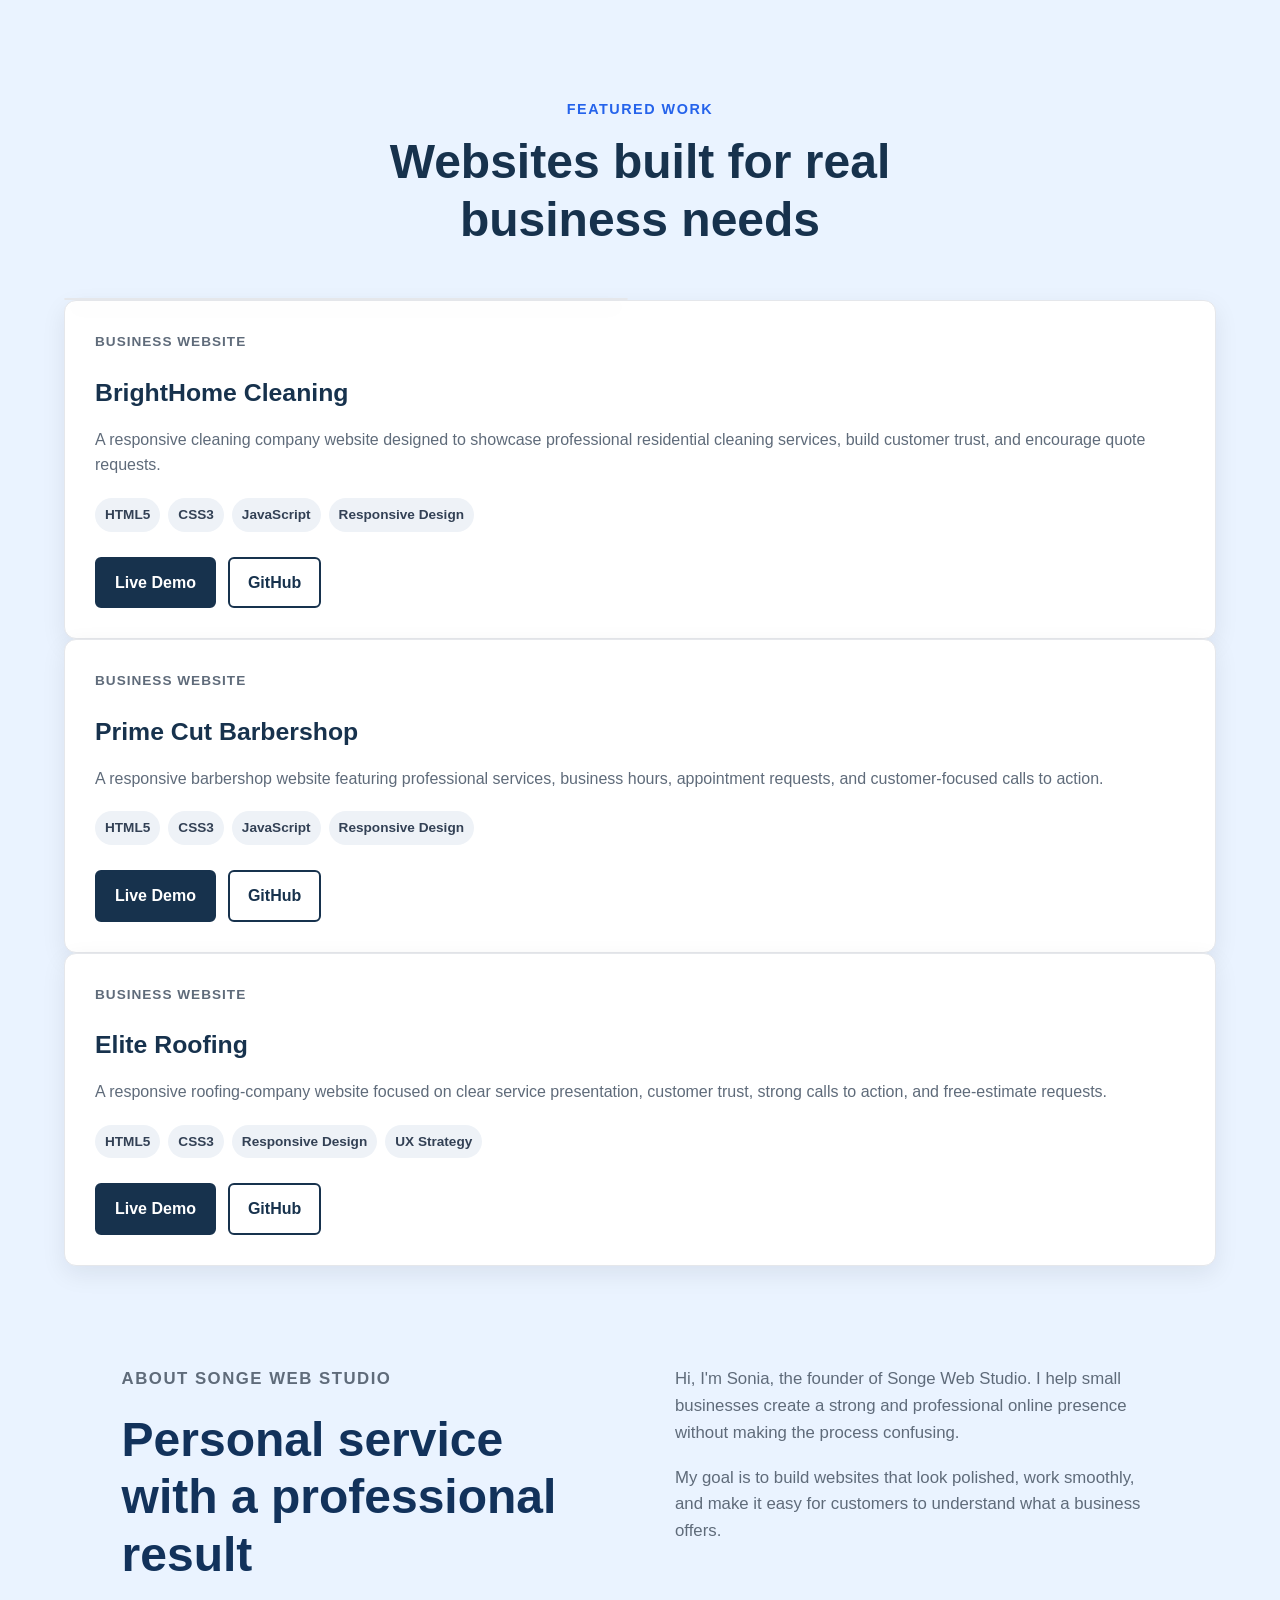
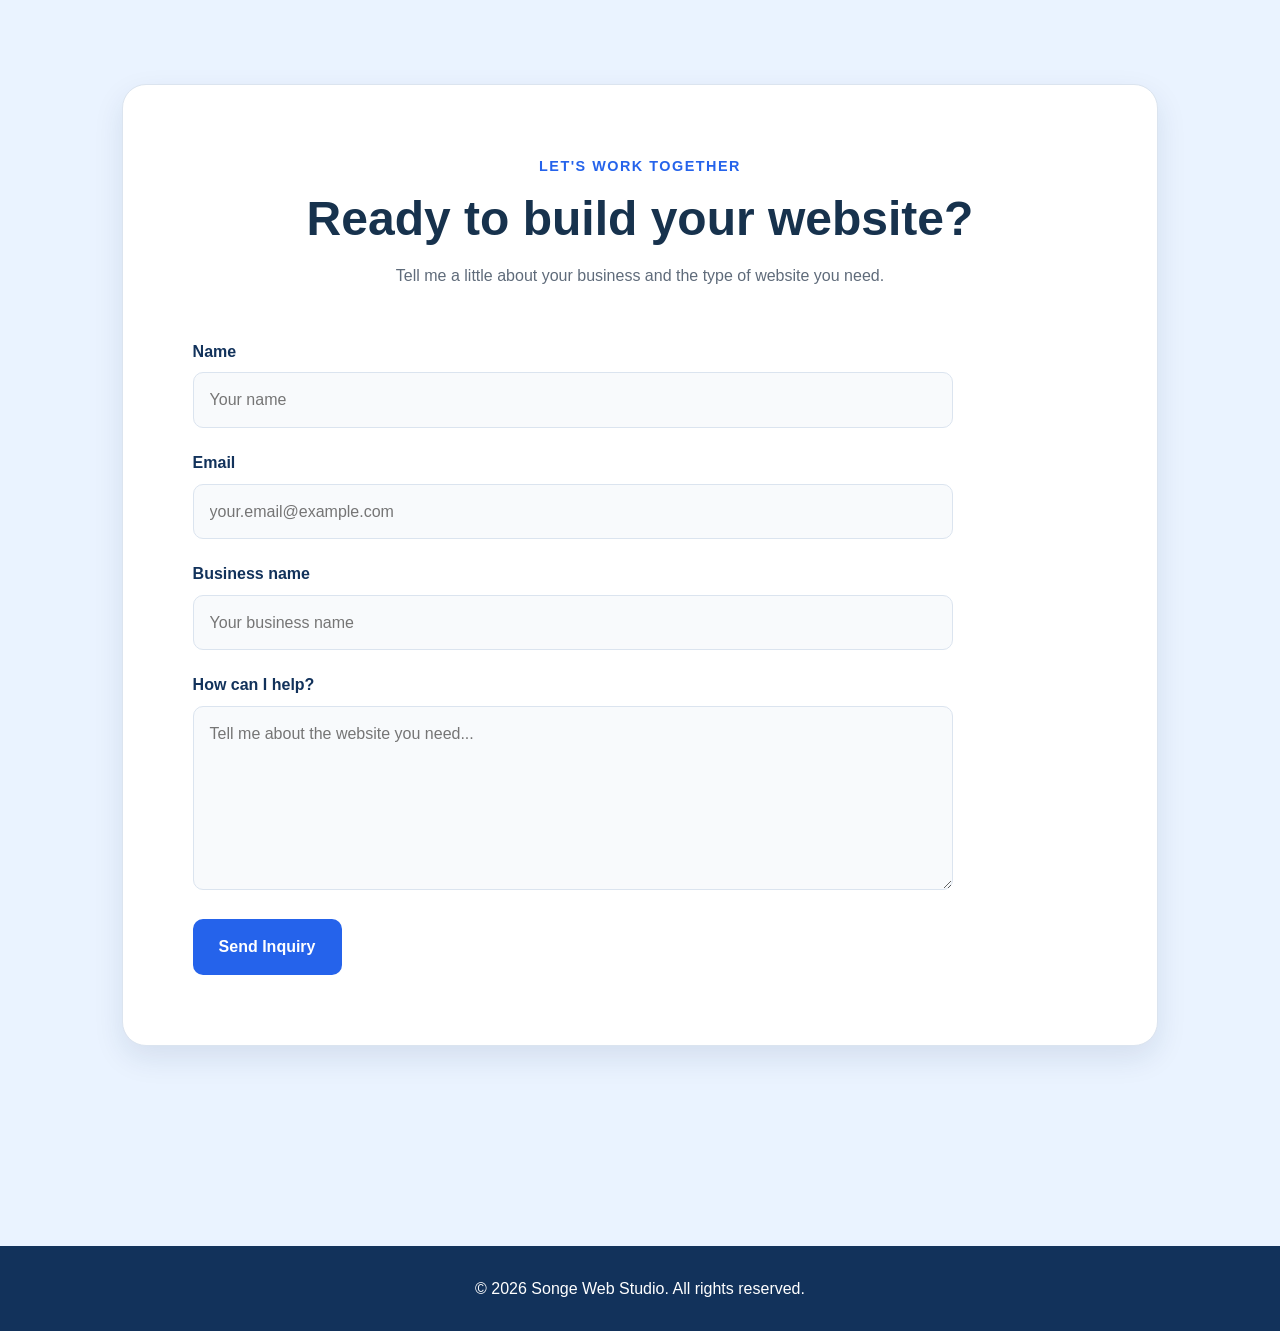
==== commit dd299038: "Complete portfolio project cards and deploy live demos" ====
--- a/Portfolio/index.html
+++ b/Portfolio/index.html
@@ -148,10 +148,6 @@
         <div class="project-links">
             <a
                 href="https://soniasonge7-dev.github.io/WebsiteBusiness/CleaningCompany/"
-                target="_blank"
-                rel="noopener noreferrer"
-                class="project-button"
-            >
                 target="_blank"
                 rel="noopener noreferrer"
                 class="project-button"
